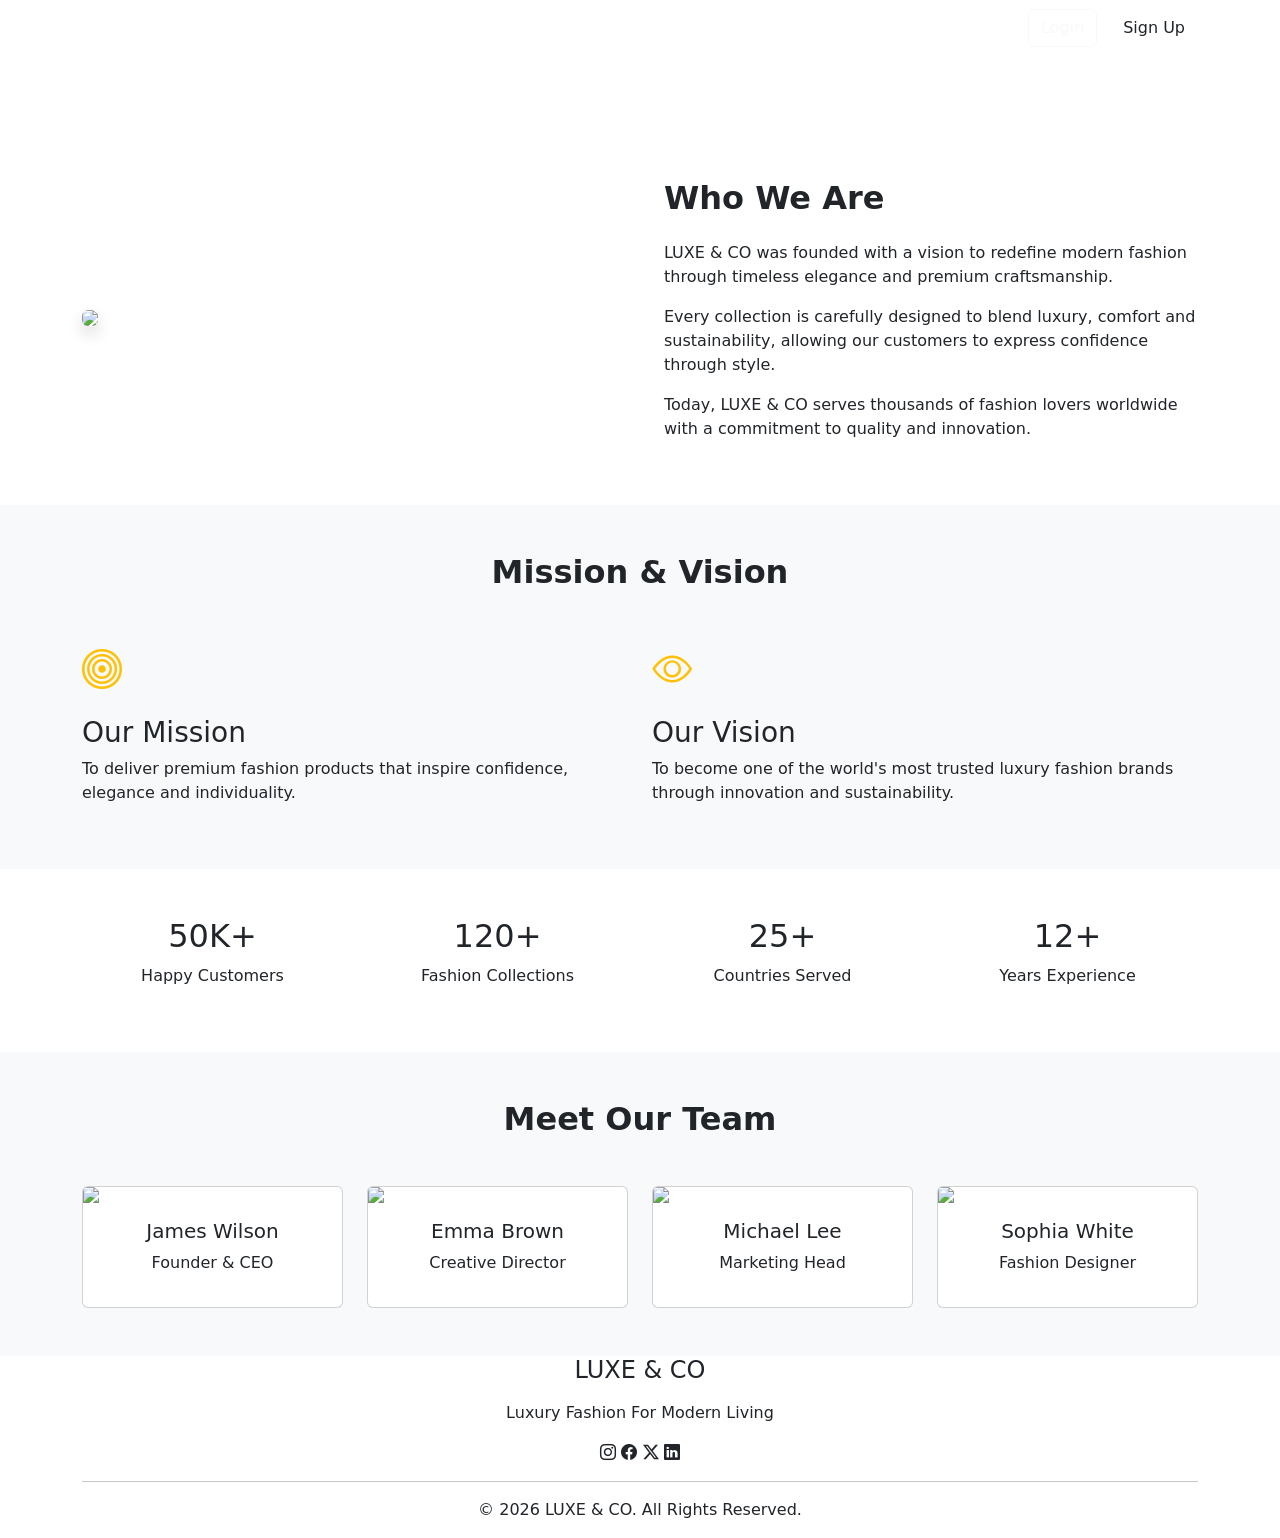
==== about.html @ 97e9ef99 "wesites" ====
<!DOCTYPE html>
<html lang="en">
<head>
<meta charset="UTF-8">
<meta name="viewport" content="width=device-width, initial-scale=1.0">
<title>About Us | LUXE & CO</title>

<link href="https://cdn.jsdelivr.net/npm/bootstrap@5.3.3/dist/css/bootstrap.min.css" rel="stylesheet">
<link rel="stylesheet" href="https://cdn.jsdelivr.net/npm/bootstrap-icons@1.11.3/font/bootstrap-icons.min.css">

<link rel="stylesheet" href="css/style.css">

</head>
<body>

<!-- Navbar -->

<nav class="navbar navbar-expand-lg navbar-dark fixed-top">

<div class="container">

<a class="navbar-brand fw-bold" href="index.html">
LUXE & CO
</a>

<button class="navbar-toggler"
type="button"
data-bs-toggle="collapse"
data-bs-target="#navbar">

<span class="navbar-toggler-icon"></span>

</button>

<div class="collapse navbar-collapse" id="navbar">

<ul class="navbar-nav mx-auto">

<li class="nav-item">
<a class="nav-link" href="index.html">Home</a>
</li>

<li class="nav-item">
<a class="nav-link active" href="about.html">About</a>
</li>

<li class="nav-item">
<a class="nav-link" href="products.html">Products</a>
</li>

<li class="nav-item">
<a class="nav-link" href="contact.html">Contact</a>
</li>

</ul>

<div>

<a href="login.html" class="btn btn-outline-light me-2">
Login
</a>

<a href="signup.html" class="btn btn-gold">
Sign Up
</a>

</div>

</div>

</div>

</nav>

<!-- Hero Section -->

<section class="about-hero">

<div class="container text-center text-white">

<h1 class="display-3 fw-bold">
Our Story
</h1>

<p class="lead">
Crafting Luxury Fashion Since 2012
</p>

</div>

</section>

<!-- About Story -->

<section class="py-5">

<div class="container">

<div class="row align-items-center g-5">

<div class="col-lg-6">

<img
src="https://images.unsplash.com/photo-1441986300917-64674bd600d8?w=900"
class="img-fluid rounded shadow">

</div>

<div class="col-lg-6">

<h2 class="fw-bold mb-4">
Who We Are
</h2>

<p>
LUXE & CO was founded with a vision to redefine
modern fashion through timeless elegance and premium
craftsmanship.
</p>

<p>
Every collection is carefully designed to blend
luxury, comfort and sustainability, allowing our
customers to express confidence through style.
</p>

<p>
Today, LUXE & CO serves thousands of fashion lovers
worldwide with a commitment to quality and innovation.
</p>

</div>

</div>

</div>

</section>

<!-- Mission & Vision -->

<section class="bg-light py-5">

<div class="container">

<div class="text-center mb-5">

<h2 class="fw-bold">
Mission & Vision
</h2>

</div>

<div class="row g-4">

<div class="col-md-6">

<div class="about-card">

<i class="bi bi-bullseye fs-1 text-warning"></i>

<h3 class="mt-3">
Our Mission
</h3>

<p>
To deliver premium fashion products that inspire
confidence, elegance and individuality.
</p>

</div>

</div>

<div class="col-md-6">

<div class="about-card">

<i class="bi bi-eye fs-1 text-warning"></i>

<h3 class="mt-3">
Our Vision
</h3>

<p>
To become one of the world's most trusted luxury
fashion brands through innovation and sustainability.
</p>

</div>

</div>

</div>

</div>

</section>

<!-- Statistics -->

<section class="py-5">

<div class="container">

<div class="row text-center">

<div class="col-md-3">

<div class="stat-box">

<h2>50K+</h2>

<p>Happy Customers</p>

</div>

</div>

<div class="col-md-3">

<div class="stat-box">

<h2>120+</h2>

<p>Fashion Collections</p>

</div>

</div>

<div class="col-md-3">

<div class="stat-box">

<h2>25+</h2>

<p>Countries Served</p>

</div>

</div>

<div class="col-md-3">

<div class="stat-box">

<h2>12+</h2>

<p>Years Experience</p>

</div>

</div>

</div>

</div>

</section>

<!-- Team -->

<section class="bg-light py-5">

<div class="container">

<div class="text-center mb-5">

<h2 class="fw-bold">
Meet Our Team
</h2>

</div>

<div class="row g-4">

<div class="col-md-3">

<div class="card team-card">

<img src="https://randomuser.me/api/portraits/men/32.jpg"
class="card-img-top">

<div class="card-body text-center">

<h5>James Wilson</h5>

<p>Founder & CEO</p>

</div>

</div>

</div>

<div class="col-md-3">

<div class="card team-card">

<img src="https://randomuser.me/api/portraits/women/44.jpg"
class="card-img-top">

<div class="card-body text-center">

<h5>Emma Brown</h5>

<p>Creative Director</p>

</div>

</div>

</div>

<div class="col-md-3">

<div class="card team-card">

<img src="https://randomuser.me/api/portraits/men/45.jpg"
class="card-img-top">

<div class="card-body text-center">

<h5>Michael Lee</h5>

<p>Marketing Head</p>

</div>

</div>

</div>

<div class="col-md-3">

<div class="card team-card">

<img src="https://randomuser.me/api/portraits/women/68.jpg"
class="card-img-top">

<div class="card-body text-center">

<h5>Sophia White</h5>

<p>Fashion Designer</p>

</div>

</div>

</div>

</div>

</div>

</section>

<!-- Footer -->

<footer>

<div class="container text-center">

<h4 class="mb-3">
LUXE & CO
</h4>

<p>
Luxury Fashion For Modern Living
</p>

<div class="mt-3">

<i class="bi bi-instagram social-icon"></i>
<i class="bi bi-facebook social-icon"></i>
<i class="bi bi-twitter-x social-icon"></i>
<i class="bi bi-linkedin social-icon"></i>

</div>

<hr>

<p>
© 2026 LUXE & CO. All Rights Reserved.
</p>

</div>

</footer>

<script src="https://cdn.jsdelivr.net/npm/bootstrap@5.3.3/dist/js/bootstrap.bundle.min.js"></script>

</body>
</html>
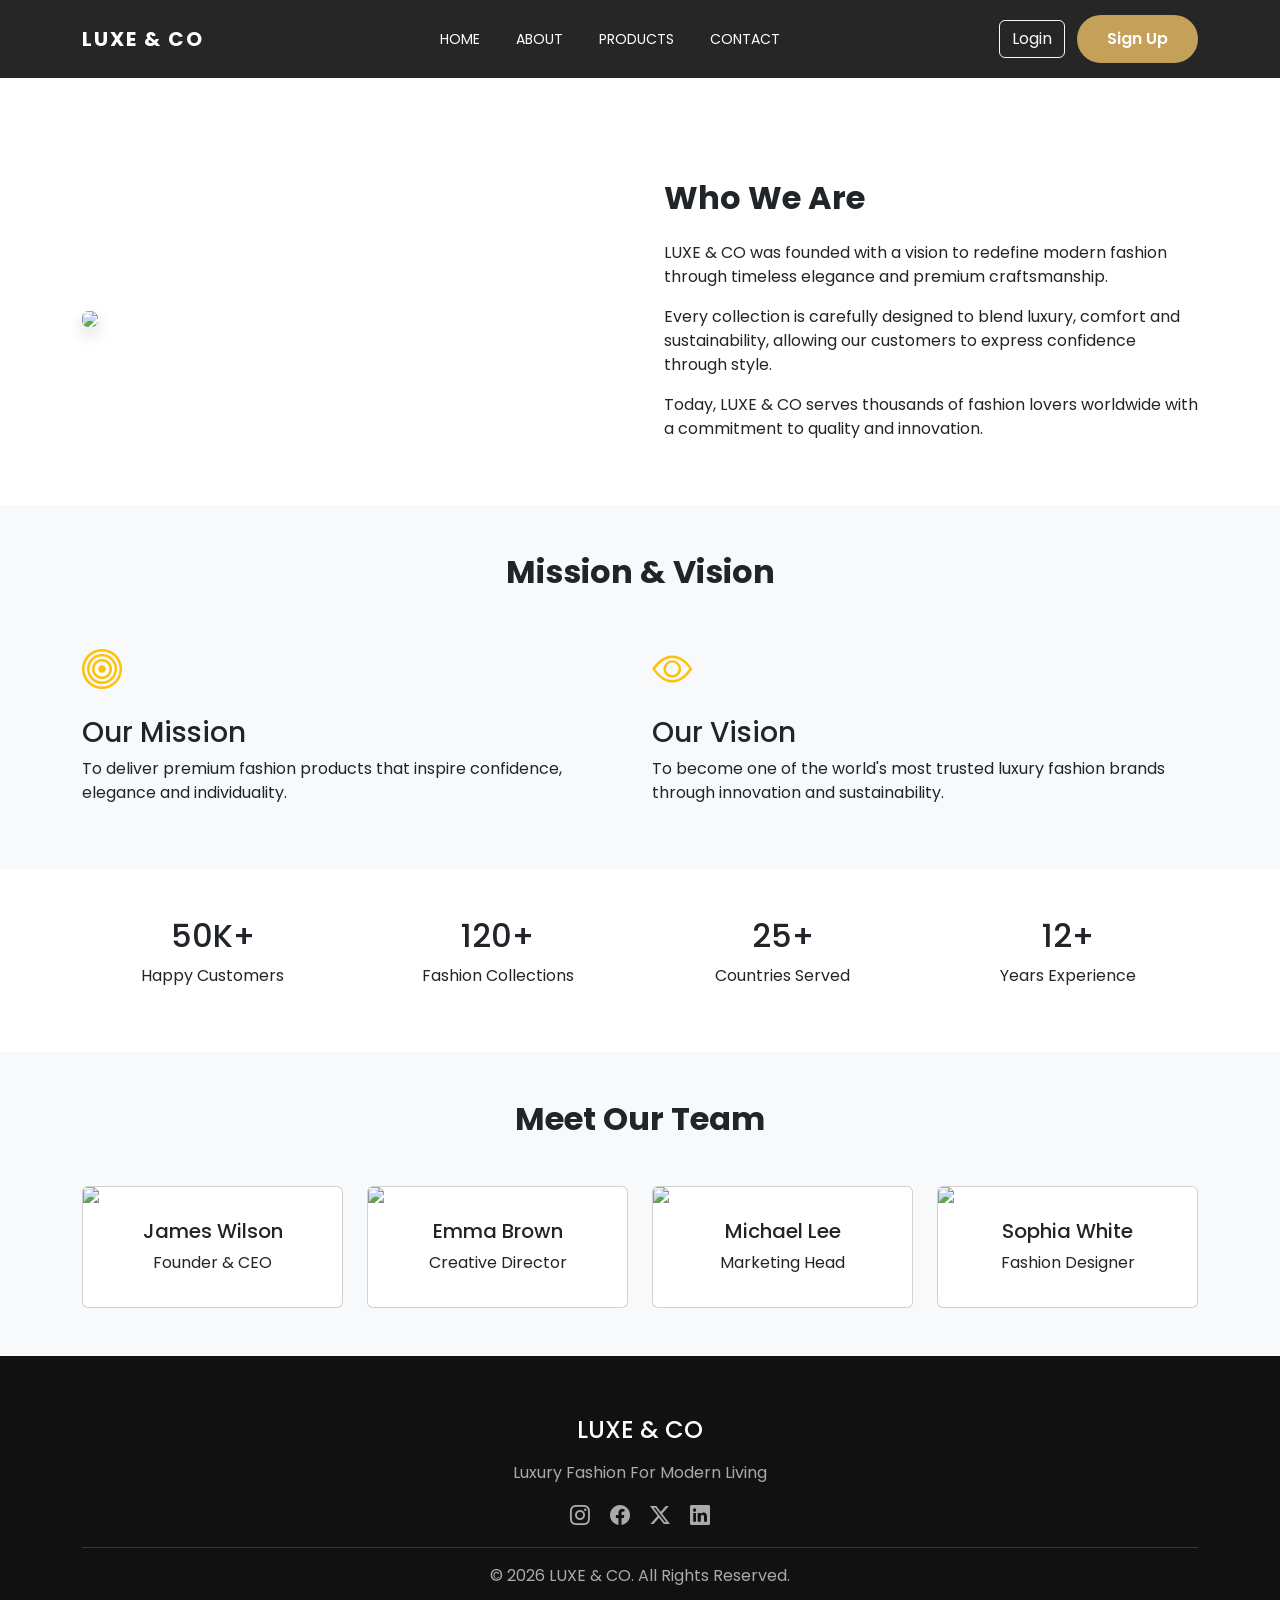
==== commit 5187cda2: "changes" ====
--- a/about.html
+++ b/about.html
@@ -8,7 +8,7 @@
 <link href="https://cdn.jsdelivr.net/npm/bootstrap@5.3.3/dist/css/bootstrap.min.css" rel="stylesheet">
 <link rel="stylesheet" href="https://cdn.jsdelivr.net/npm/bootstrap-icons@1.11.3/font/bootstrap-icons.min.css">
 
-<link rel="stylesheet" href="css/style.css">
+<link rel="stylesheet" href="style.css">
 
 </head>
 <body>
--- a/style.css
+++ b/style.css
@@ -0,0 +1,237 @@
+/* =========================
+   LUXE & CO - HOME PAGE STYLE
+   Amazon + Zara Luxury Look
+========================= */
+
+@import url('https://fonts.googleapis.com/css2?family=Poppins:wght@300;400;500;600;700&display=swap');
+
+body{
+    font-family:'Poppins', sans-serif;
+    background:#fff;
+    margin:0;
+    padding:0;
+}
+
+/* =========================
+   NAVBAR (HOME)
+========================= */
+
+.navbar{
+    background:rgba(0,0,0,0.85);
+    backdrop-filter:blur(10px);
+    padding:15px 0;
+    transition:0.4s;
+}
+
+.navbar-brand{
+    color:#fff !important;
+    font-weight:700;
+    letter-spacing:2px;
+}
+
+.navbar .nav-link{
+    color:#fff !important;
+    margin:0 10px;
+    font-size:14px;
+    text-transform:uppercase;
+    position:relative;
+}
+
+.navbar .nav-link:hover{
+    color:#c5a059 !important;
+}
+
+.navbar .nav-link::after{
+    content:'';
+    position:absolute;
+    width:0;
+    height:2px;
+    background:#c5a059;
+    bottom:-3px;
+    left:0;
+    transition:0.4s;
+}
+
+.navbar .nav-link:hover::after{
+    width:100%;
+}
+
+/* =========================
+   ICONS (HEART + CART)
+========================= */
+
+.icon-btn{
+    color:#fff;
+    font-size:18px;
+    margin:0 10px;
+    transition:0.3s;
+}
+
+.icon-btn:hover{
+    color:#c5a059;
+    transform:scale(1.2);
+}
+
+/* =========================
+   HERO SECTION
+========================= */
+
+.hero{
+    height:90vh;
+    background:
+    linear-gradient(rgba(0,0,0,0.6),rgba(0,0,0,0.6)),
+    url("https://images.unsplash.com/photo-1521334884684-d80222895322") center/cover;
+    display:flex;
+    align-items:center;
+    color:#fff;
+}
+
+.hero h5{
+    color:#c5a059;
+    letter-spacing:3px;
+    font-size:14px;
+}
+
+.hero h1{
+    font-size:60px;
+    font-weight:700;
+    line-height:1.2;
+}
+
+.hero p{
+    color:#ddd;
+}
+
+/* =========================
+   GOLD BUTTON (MAIN CTA)
+========================= */
+
+.btn-gold{
+    background:#c5a059;
+    color:#fff;
+    padding:12px 30px;
+    border-radius:50px;
+    border:none;
+    font-weight:600;
+    transition:0.4s;
+}
+
+.btn-gold:hover{
+    background:#a8843d;
+    transform:translateY(-5px);
+}
+
+/* =========================
+   CATEGORY CARDS
+========================= */
+
+.category-card{
+    position:relative;
+    overflow:hidden;
+    border-radius:15px;
+    cursor:pointer;
+}
+
+.category-card img{
+    width:100%;
+    transition:0.5s;
+}
+
+.category-card:hover img{
+    transform:scale(1.1);
+}
+
+.category-card .overlay{
+    position:absolute;
+    bottom:0;
+    width:100%;
+    background:rgba(0,0,0,0.55);
+    color:#fff;
+    text-align:center;
+    padding:15px;
+    font-weight:600;
+}
+
+/* =========================
+   FEATURE BOX (WHY CHOOSE US)
+========================= */
+
+.feature-box{
+    background:#fff;
+    padding:30px;
+    border-radius:15px;
+    box-shadow:0 10px 30px rgba(0,0,0,0.08);
+    transition:0.4s;
+}
+
+.feature-box:hover{
+    transform:translateY(-10px);
+    box-shadow:0 20px 40px rgba(0,0,0,0.15);
+}
+
+/* =========================
+   NEWSLETTER
+========================= */
+
+.newsletter{
+    background:#111;
+    color:#fff;
+    padding:80px 0;
+}
+
+.newsletter input{
+    padding:12px;
+    border-radius:10px;
+}
+
+/* =========================
+   FOOTER
+========================= */
+
+footer{
+    background:#111;
+    color:#aaa;
+    padding:60px 0;
+}
+
+footer h4, footer h5{
+    color:#fff;
+}
+
+footer a{
+    color:#aaa;
+    text-decoration:none;
+    transition:0.3s;
+}
+
+footer a:hover{
+    color:#c5a059;
+}
+
+.social-icon{
+    font-size:20px;
+    margin:0 8px;
+    cursor:pointer;
+    transition:0.3s;
+}
+
+.social-icon:hover{
+    color:#c5a059;
+    transform:scale(1.2);
+}
+
+/* =========================
+   RESPONSIVE
+========================= */
+
+@media(max-width:768px){
+
+.hero h1{
+    font-size:35px;
+}
+
+.hero{
+    text-align:center;
+}
+
+}
